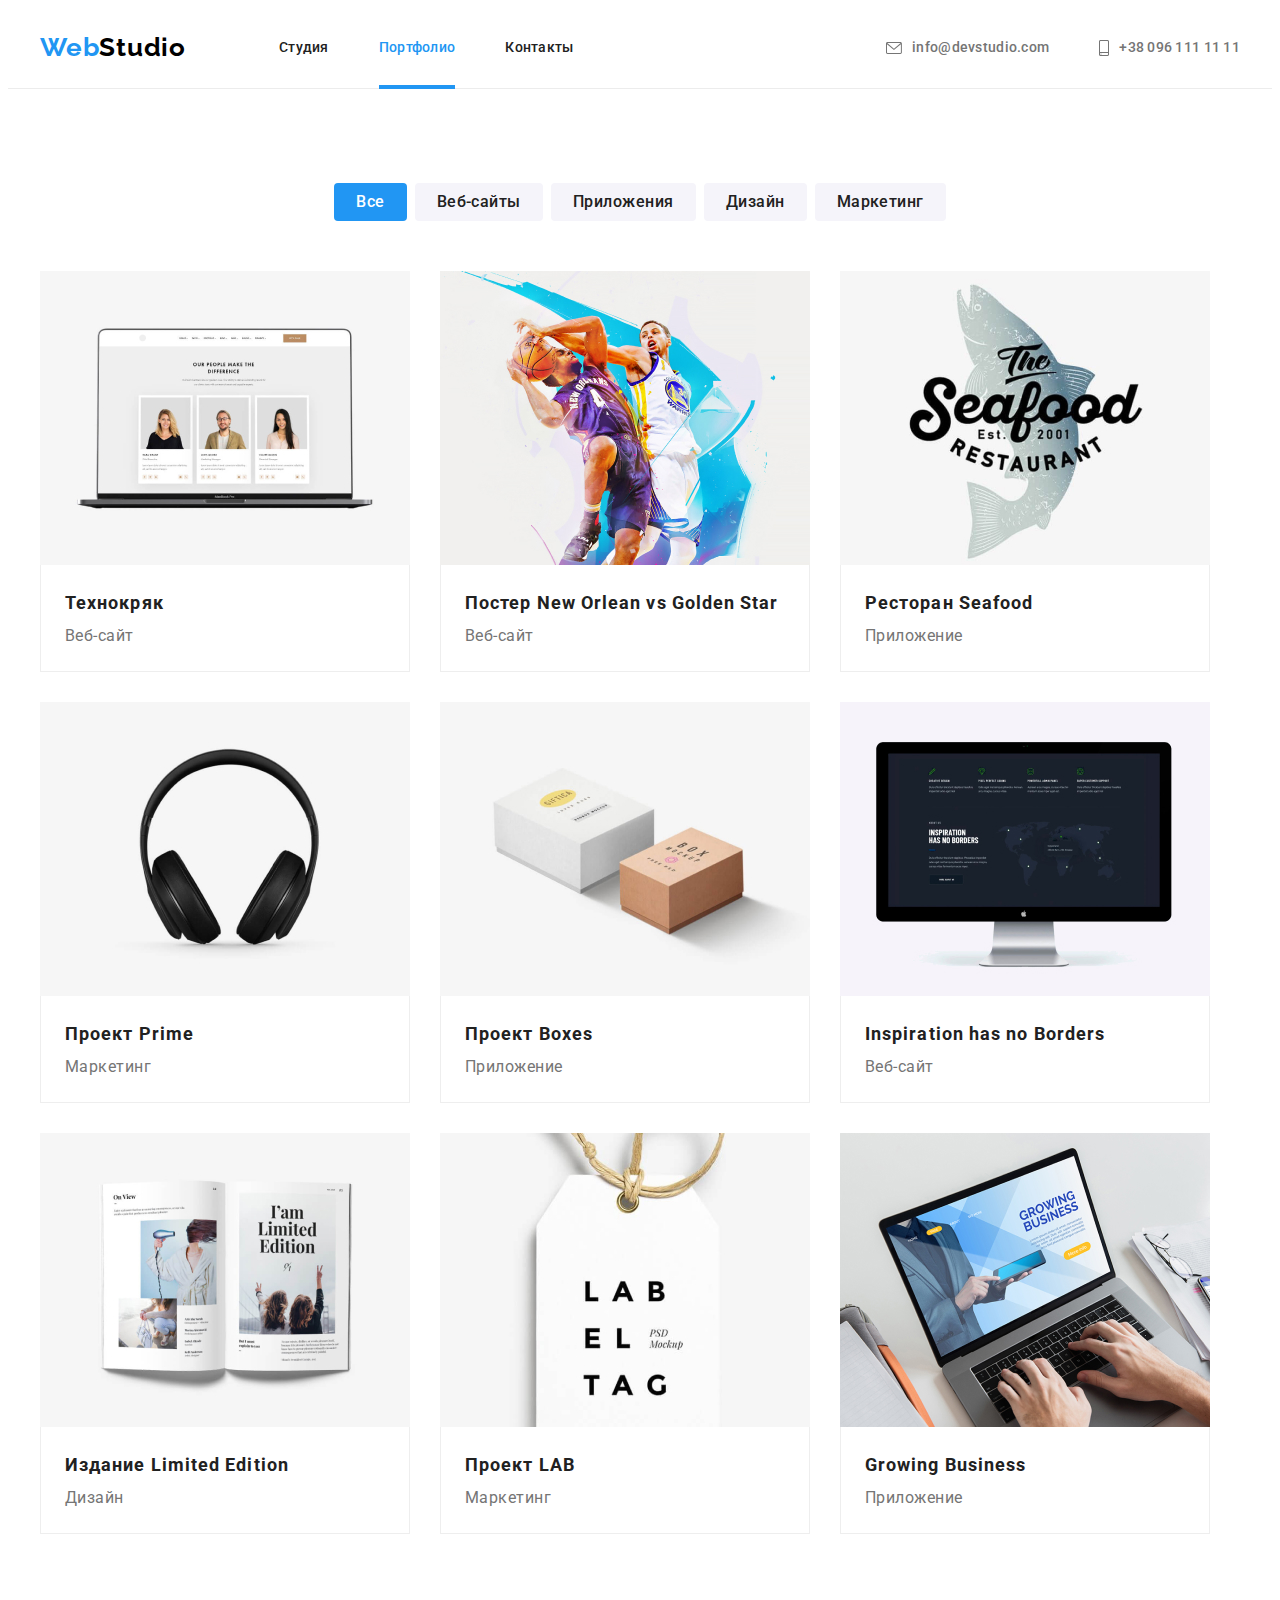
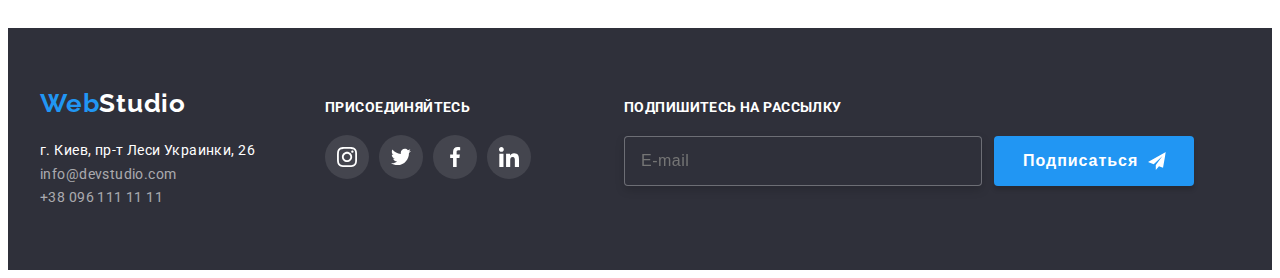
==== portfolio.html @ 53270a5e "HW7begining" ====
<!DOCTYPE html>
<html lang="ru">
  <head>
    <meta charset="UTF-8" />
    <meta http-equiv="X-UA-Compatible" content="IE=edge" />
    <meta name="viewport" content="width=device-width, initial-scale=1.0" />
    <title>Document</title>
    <link rel="preconnect" href="https://fonts.googleapis.com" />
    <link rel="preconnect" href="https://fonts.gstatic.com" crossorigin />
    <link
      href="https://fonts.googleapis.com/css2?family=Raleway:wght@700&family=Roboto:wght@400;500;700;900&display=swap"
      rel="stylesheet"
    />
    <link
      rel="stylesheet"
      href="https://cdnjs.cloudflare.com/ajax/libs/modern-normalize/1.1.0/modern-normalize.min.css"
      integrity="sha512-wpPYUAdjBVSE4KJnH1VR1HeZfpl1ub8YT/NKx4PuQ5NmX2tKuGu6U/JRp5y+Y8XG2tV+wKQpNHVUX03MfMFn9Q=="
      crossorigin="anonymous"
      referrerpolicy="no-referrer"
    />
    <link rel="stylesheet" href="./css/style.css" />
  </head>
  <body>
    <header class="header">
      <div class="container">
        <nav class="header-navigation">
          <a lang="en" href="" class="header-logo-web link"
            >Web<span class="header-logo-studio link">Studio</span>
          </a>
          <ul class="header-list list">
            <li class="header-item">
              <a class="header-studio-second link" href="./index.html">Студия</a>
            </li>
            <li class="header-item">
              <a class="header-potfolio-second link" href="">Портфолио</a>
            </li>
            <li class="header-item"><a class="header-contact link" href="">Контакты</a></li>
          </ul>
        </nav>
        <ul class="header-right list">
          <li class="header-right-item">
            <a class="header-email link" href="mailto:info@devstudio.com">
              <svg class="header-icons" width="16" height="12">
                <use class="envelope" href="./images/icons.svg#icon-envelope"></use>
              </svg>
              info@devstudio.com</a
            >
          </li>
          <li class="header-right-item">
            <a class="header-tel link" href="tel:+380961111111">
              <svg class="header-icons" width="10" height="16">
                <use class="smartphone" href="./images/icons.svg#icon-smartphone"></use>
              </svg>
              +38 096 111 11 11</a
            >
          </li>
        </ul>
      </div>
    </header>
    <main class="main">
      <section class="main-buttons">
        <div class="container">
          <ul class="main-buttons-list list">
            <li class="main-buttons-item">
              <button class="main-button-all" type="button">Все</button>
            </li>
            <li class="main-buttons-item">
              <button class="main-button-other" type="button">Веб-сайты</button>
            </li>
            <li class="main-buttons-item">
              <button class="main-button-other" type="button">Приложения</button>
            </li>
            <li class="main-buttons-item">
              <button class="main-button-other" type="button">Дизайн</button>
            </li>
            <li class="main-buttons-item">
              <button class="main-button-other" type="button">Маркетинг</button>
            </li>
          </ul>
          <ul class="projects-list list">
            <li class="projects-information">
              <a class="projects-information-link link" href="">
                <div class="projects-cards-text">
                  <img
                    class="projects-cards"
                    src="./imgportfolio/tehnokryak.jpg"
                    alt="Технокряк"
                    width="370"
                    height="294"
                  />
                  <p class="projects-information-text">
                    Технокряк это современная площадка распространения коронавируса. Компании
                    используют эту платформу для цифрового шпионажа и атак на защищённые сервера
                    конкурентов.
                  </p>
                </div>
                <div class="cards-name">
                  <h3 class="projects-name">Технокряк</h3>
                  <p class="projects-type">Веб-сайт</p>
                </div>
              </a>
            </li>
            <li class="projects-information">
              <a class="projects-information-link link" href="">
                <img
                  class="projects-cards"
                  src="./imgportfolio/star.jpg"
                  alt="Постер New Orlean vs Golden Star"
                  width="370"
                  height="294"
                />
                <div class="cards-name">
                  <h3 class="projects-name">
                    Постер <span lang="en">New Orlean vs Golden Star</span>
                  </h3>
                  <p class="projects-type">Веб-сайт</p>
                </div>
              </a>
            </li>
            <li class="projects-information">
              <a class="projects-information-link link" href="">
                <img
                  class="projects-cards"
                  src="./imgportfolio/seafood.jpg"
                  alt="Ресторан Seafood"
                  width="370"
                  height="294"
                />
                <div class="cards-name">
                  <h3 class="projects-name">Ресторан <span lang="en">Seafood</span></h3>
                  <p class="projects-type">Приложение</p>
                </div>
              </a>
            </li>
            <li class="projects-information">
              <a class="projects-information-link link" href="">
                <img
                  class="projects-cards"
                  src="./imgportfolio/prime.jpg"
                  alt="Проект Prime"
                  width="370"
                  height="294"
                />
                <div class="cards-name">
                  <h3 class="projects-name">Проект <span lang="en">Prime</span></h3>
                  <p class="projects-type">Маркетинг</p>
                </div>
              </a>
            </li>
            <li class="projects-information">
              <a class="projects-information-link link" href="">
                <img
                  class="projects-cards"
                  src="./imgportfolio/boxes.jpg"
                  alt="Проект Boxes"
                  width="370"
                  height="294"
                />
                <div class="cards-name">
                  <h3 class="projects-name">Проект <span lang="en">Boxes</span></h3>
                  <p class="projects-type">Приложение</p>
                </div>
              </a>
            </li>
            <li class="projects-information">
              <a class="projects-information-link link" href="">
                <img
                  class="projects-cards"
                  src="./imgportfolio/borders.jpg"
                  alt="Inspiration has no Borders"
                  width="370"
                  height="294"
                />
                <div class="cards-name">
                  <h3 class="projects-name" lang="en">Inspiration has no Borders</h3>
                  <p class="projects-type">Веб-сайт</p>
                </div>
              </a>
            </li>
            <li class="projects-information">
              <a class="projects-information-link link" href="">
                <img
                  class="projects-cards"
                  src="./imgportfolio/edition.jpg"
                  alt="Издание Limited Edition"
                  width="370"
                  height="294"
                />
                <div class="cards-name">
                  <h3 class="projects-name">Издание <span lang="en">Limited Edition</span></h3>
                  <p class="projects-type">Дизайн</p>
                </div>
              </a>
            </li>
            <li class="projects-information">
              <a class="projects-information-link link" href="">
                <img
                  class="projects-cards"
                  src="./imgportfolio/lab.jpg"
                  alt="Проект LAB"
                  width="370"
                  height="294"
                />
                <div class="cards-name">
                  <h3 class="projects-name">Проект <span lang="en">LAB</span></h3>
                  <p class="projects-type">Маркетинг</p>
                </div>
              </a>
            </li>
            <li class="projects-information">
              <a class="projects-information-link link" href="">
                <img
                  class="projects-cards"
                  src="./imgportfolio/business.jpg"
                  alt="Growing Business"
                  width="370"
                  height="294"
                />
                <div class="cards-name">
                  <h3 class="projects-name" lang="en">Growing Business</h3>
                  <p class="projects-type">Приложение</p>
                </div>
              </a>
            </li>
          </ul>
        </div>
      </section>
    </main>
    <footer class="footer">
      <div class="footer-logo-together container">
        <div class="footer-logo">
          <a lang="en" href="" class="footer-logo-web link"
            >Web<span class="footer-logo-studio link">Studio</span>
          </a>
          <address class="footer-adress">
            <ul class="footer-adress list">
              <li class="footer-item">
                <a
                  class="footer-adress-map link"
                  href="https://goo.gl/maps/Y9BvovTNRjRQ5Cvj7"
                  target="_blank"
                  rel="noreferrer noopener"
                  >г. Киев, пр-т Леси Украинки, 26</a
                >
              </li>
              <li class="footer-item">
                <a class="footer-email link" href="mailto:info@devstudio.com">info@devstudio.com</a>
              </li>
              <li class="footer-item">
                <a class="footer-tel link" href="tel:+380961111111">+38 096 111 11 11</a>
              </li>
            </ul>
          </address>
        </div>
        <div class="footer-together">
          <p class="together-title">присоединяйтесь</p>
          <ul class="together-socials">
            <li class="together-item list">
              <a class="together-link link" href="">
                <svg class="together-icons" width="20" height="20">
                  <use class="instagram" href="./images/icons.svg#icon-instagram"></use>
                </svg>
              </a>
            </li>
            <li class="together-item list">
              <a class="together-link link" href="">
                <svg class="together-icons" width="20" height="20">
                  <use class="twitter" href="./images/icons.svg#icon-twitter"></use>
                </svg>
              </a>
            </li>
            <li class="together-item list">
              <a class="together-link link" href="">
                <svg class="together-icons" width="20" height="20">
                  <use class="facebook" href="./images/icons.svg#icon-facebook"></use>
                </svg>
              </a>
            </li>
            <li class="together-item list">
              <a class="together-link link" href="">
                <svg class="together-icons" width="20" height="20">
                  <use class="linkedin" href="./images/icons.svg#icon-linkedin"></use>
                </svg>
              </a>
            </li>
          </ul>
        </div>
        <div class="subscribe">
          <p class="subscribe-text">Подпишитесь на рассылку</p>
          <div class="subscribe-contact">
            <input type="email" class="subscribe-email" placeholder="E-mail" />
            <button type="submit" class="subscribe-button">
              Подписаться
              <svg class="subscribe-icons" width="24" height="24">
                <use class="telegramsend" href="./images/icons.svg#icon-telegramsend"></use>
              </svg>
            </button>
          </div>
        </div>
      </div>
    </footer>
  </body>
</html>
---- css/style.css ----
:root {
  --main-title-colore: #ffffff;
  --second-title-color: #212121;
  --main-text-color: #757575;
  --accent-color: #2196f3;
  --timing-function: cubic-bezier(0.4, 0, 0.2, 1);
  --time: 250ms;
}
body {
  font-family: 'Roboto', sans-serif;
  color: var(--main-text-color);
}
p,
h1,
h2,
h3,
h4,
h5,
h6,
ul {
  margin-top: 0;
  margin-bottom: 0;
}
ul {
  padding-left: 0;
}
.list {
  list-style: none;
}
.link {
  text-decoration: none;
}
.container {
  width: 1200px;
  padding-left: 15px;
  padding-right: 15px;
  margin: 0 auto;
}
/*-----HEADER--- */
.header {
  border-bottom: 1px solid #ececec;
}
.header .container {
  display: flex;
  align-items: center;
  padding-top: 0;
  padding-bottom: 0;
}
.header-navigation {
  display: flex;
  align-items: center;
}
.header-list {
  display: flex;
  margin-left: 93px;
}
.header-right {
  display: flex;
  margin-left: auto;
}
.header-list .header-item:not(:last-child) {
  margin-right: 50px;
}
.header-item .link {
  display: block;
  padding-top: 32px;
  padding-bottom: 32px;
}
.header-potfolio:hover,
.header-potfolio:focus,
.header-contact:hover,
.header-contact:focus,
.header-studio-second:hover,
.header-studio-second:focus {
  color: var(--accent-color);
}
.header-potfolio,
.header-contact,
.header-studio-second {
  transition: color var(--time) var(--timing-function);
}
.header-right .header-right-item + .header-right-item {
  margin-left: 50px;
}
.header-logo-web {
  font-family: Raleway;
  font-weight: 700;
  font-size: 26px;
  padding-top: 24px;
  padding-bottom: 25px;
  line-height: 1.19;
  letter-spacing: 0.03em;
  color: #2196f3;
}
.header-logo-studio {
  font-family: Raleway;
  font-weight: 700;
  font-size: 26px;
  padding-top: 24px;
  padding-bottom: 25px;
  line-height: 1.19;
  letter-spacing: 0.03em;
  color: #000000;
}
.header-studio {
  position: relative;
  font-weight: 500;
  font-size: 14px;
  line-height: 1.14;
  padding-top: 32px;
  padding-bottom: 32px;
  letter-spacing: 0.02em;
  color: #2196f3;
}
.header-studio::after {
  content: '';
  position: absolute;
  left: 0px;
  bottom: -1px;
  display: block;
  width: 100%;
  height: 4px;
  background-color: var(--accent-color);
}
.header-studio-second {
  font-weight: 500;
  font-size: 14px;
  padding-top: 32px;
  padding-bottom: 32px;
  line-height: 1.14;
  letter-spacing: 0.02em;
  color: #212121;
}
.header-potfolio {
  font-weight: 500;
  font-size: 14px;
  padding-top: 32px;
  padding-bottom: 32px;
  line-height: 1.14;
  letter-spacing: 0.02em;
  color: #212121;
}
.header-potfolio-second {
  position: relative;
  font-weight: 500;
  font-size: 14px;
  padding-top: 32px;
  padding-bottom: 32px;
  line-height: 1.14;
  letter-spacing: 0.02em;
  color: #2196f3;
}
.header-potfolio-second::after {
  content: '';
  position: absolute;
  left: 0px;
  bottom: -1px;
  display: block;
  width: 100%;
  height: 4px;
  background-color: var(--accent-color);
}
.header-contact {
  font-weight: 500;
  font-size: 14px;
  line-height: 1.14;
  letter-spacing: 0.02em;
  color: #212121;
}
.envelope {
  display: block;
  fill: var(--main-text-color);
  transition: fill var(--time) var(--timing-function);
}
.smartphone {
  display: block;
  fill: var(--main-text-color);
  transition: fill var(--time) var(--timing-function);
}
.header-icons {
  margin-right: 10px;
}
.header-email {
  display: flex;
  align-items: center;
  font-weight: 500;
  font-size: 14px;
  line-height: 1.14;
  letter-spacing: 0.02em;
  color: #757575;
  padding-top: 32px;
  padding-bottom: 32px;
  transition: color var(--time) var(--timing-function);
}
.header-email:hover,
.header-email:focus,
.header-email:hover .envelope,
.header-email:focus .envelope {
  color: var(--accent-color);
  fill: currentColor;
}
.header-tel {
  display: flex;
  align-items: center;
  font-weight: 500;
  font-size: 14px;
  line-height: 1.14;
  letter-spacing: 0.02em;
  color: #757575;
  padding-top: 32px;
  padding-bottom: 32px;
  transition: color var(--time) var(--timing-function);
}
.header-tel:hover,
.header-tel:focus,
.header-tel:hover .smartphone,
.header-tel:focus .smartphone {
  color: var(--accent-color);
  fill: currentColor;
}
/*----HERO----*/
.hero {
  max-width: 1600px;
  padding-top: 200px;
  padding-bottom: 200px;
  background-image: linear-gradient(rgba(47, 48, 58, 0.4), rgba(47, 48, 58, 0.4)),
    url(../images/hero.jpg);
  background-repeat: no-repeat;
  background-position: center;
  background-size: cover;
  margin-left: auto;
  margin-right: auto;
}
.hero-title {
  font-weight: 900;
  font-size: 44px;
  line-height: 1.36;
  display: block;
  text-align: center;
  width: 696px;
  height: 120px;
  margin-left: auto;
  margin-right: auto;
  margin-bottom: 30px;
  justify-content: center;
  letter-spacing: 0.06em;
  text-transform: uppercase;
  color: var(--main-title-colore);
}
.hero-button {
  background-color: #2196f3;
  font-weight: 700;
  font-size: 16px;
  line-height: 1.87;
  display: block;
  margin-left: auto;
  margin-right: auto;
  text-align: center;
  justify-content: center;
  padding: 10px 32px;
  letter-spacing: 0.06em;
  color: var(--main-title-colore);
  border-radius: 4px;
  cursor: pointer;
  font-family: inherit;
  transition: background-color var(--time) var(--timing-function);
}
.hero-button:hover,
.hero-button:focus {
  background-color: #188ce8;
}
/*-----Peculiarities-----*/
.peculiarities {
  padding-top: 94px;
  padding-bottom: 94px;
}
.peculiarities-list {
  display: flex;
  flex-wrap: wrap;
  margin-left: -30px;
}
.peculiarities-list > .peculiarities-main {
  flex-basis: calc(100% / 4 - 30px);
  margin-left: 30px;
}
.icons-peculiarities {
  display: flex;
  height: 120px;
  width: 270px;
  align-items: center;
  justify-content: center;
  border-radius: 4px;
  background-color: #f5f4fa;
  padding: 25px 100px;
  margin-bottom: 30px;
}
.icons {
  display: block;
  width: 70px;
  height: 70px;
}
.peculiarities-main-title {
  font-weight: 700;
  font-size: 14px;
  line-height: 1.14;
  margin-bottom: 10px;
  letter-spacing: 0.03em;
  text-transform: uppercase;
  color: var(--second-title-color);
}
.peculiarities-main-title-org {
  font-size: 14px;
  line-height: 1.71;
  letter-spacing: 0.03em;
}
/*----MAIN-BUTTONS-AND-PROJECTS----*/
.main-buttons {
  padding-top: 94px;
  padding-bottom: 94px;
}
.main-buttons-list {
  display: flex;
  align-items: center;
  justify-content: center;
  margin-bottom: 50px;
}
.main-buttons-item:not(:first-child) {
  margin-left: 8px;
}
.main-buttons-item {
  transition: box-shadow var(--time) var(--timing-function);
}
.main-button-all {
  background-color: #2196f3;
  font-weight: 500;
  font-size: 16px;
  padding: 6px 22px;
  line-height: 1.62;
  text-align: center;
  letter-spacing: 0.03em;
  border-radius: 4px;
  border: 0px;
  color: #ffffff;
  cursor: pointer;
  font-family: inherit;
}
.main-button-other {
  background-color: #f5f4fa;
  font-family: inherit;
  font-weight: 500;
  font-size: 16px;
  padding: 6px 22px;
  line-height: 1.62;
  text-align: center;
  letter-spacing: 0.03em;
  border: 0px;
  border-radius: 4px;
  color: var(--second-title-color);
  cursor: pointer;
  transition: color var(--time) var(--timing-function);
  transition: background-color var(--time) var(--timing-function);
}
.main-buttons-item:hover,
.main-buttons-item:focus {
  box-shadow: 0px 3px 1px rgba(0, 0, 0, 0.1), 0px 1px 2px rgba(0, 0, 0, 0.08),
    0px 2px 2px rgba(0, 0, 0, 0.12);
}
.main-button-other:hover,
.main-button-other:focus {
  color: var(--main-title-colore);
  background-color: var(--accent-color);
}
.projects-list {
  display: flex;
  flex-wrap: wrap;
  margin-left: -30px;
  margin-top: -30px;
}
.projects-list .projects-information {
  flex-basis: calc (100% / 3 - 30px);
  margin-left: 30px;
  margin-top: 30px;
}
.projects-cards {
  display: block;
  max-width: 100%;
}
.cards-name {
  padding: 20px 24px;
  border-right: 1px solid #eeeeee;
  border-bottom: 1px solid #eeeeee;
  border-left: 1px solid #eeeeee;
}
.projects-name {
  font-weight: 700;
  font-size: 18px;
  line-height: 2;
  letter-spacing: 0.06em;
  color: var(--second-title-color);
}
.projects-type {
  font-size: 16px;
  line-height: 1.87;
  letter-spacing: 0.03em;
  color: var(--main-text-color);
}
.projects-information-link {
  display: block;
  transition: box-shadow var(--time) var(--timing-function);
}
.projects-information-link:hover,
.projects-information-link:focus {
  box-shadow: 0px 1px 1px rgba(0, 0, 0, 0.12), 0px 4px 4px rgba(0, 0, 0, 0.06),
    1px 4px 6px rgba(0, 0, 0, 0.16);
}
.projects-cards-text {
  position: relative;
  overflow: hidden;
}
.projects-information-text {
  position: absolute;
  top: 0;
  height: 100%;
  font-size: 18px;
  line-height: 1.56;
  letter-spacing: 0.03em;
  color: var(--main-title-colore);
  background-color: rgba(33, 150, 243, 0.9);
  padding: 63px 24px;
  overflow: auto;
  transform: translateY(100%);
  transition: transform var(--time) var(--timing-function);
}
.projects-information-link:hover .projects-information-text {
  transform: translateY(0%);
}
/*----DOING-----*/
.doing {
  padding-bottom: 94px;
}
.doing-title {
  font-weight: 700;
  font-size: 36px;
  margin-bottom: 50px;
  line-height: 1.17;
  text-align: center;
  letter-spacing: 0.03em;
  color: var(--second-title-color);
}
.doing-image {
  display: flex;
}
.doing-image .doing-image-pictures:not(:first-child) {
  margin-left: 30px;
}
.doing-image-pictures {
  position: relative;
  display: block;
}
.doing-kind {
  position: absolute;
  bottom: 0;
  display: flex;
  justify-content: center;
  align-items: center;
  font-weight: 700;
  font-size: 14px;
  line-height: 16px;
  text-align: center;
  letter-spacing: 0.03em;
  text-transform: uppercase;
  color: var(--main-title-colore);
  background-color: rgba(47, 48, 58, 0.8);
  width: 370px;
  height: 70px;
}
/*---TEAM----*/
.team {
  padding-top: 94px;
  padding-bottom: 94px;
  background: #f5f4fa;
}
.team-title,
.clients-title {
  font-weight: 700;
  font-size: 36px;
  margin-bottom: 50px;
  line-height: 1.17;
  text-align: center;
  letter-spacing: 0.03em;
  color: var(--second-title-color);
}
.team-worker {
  display: flex;
}
.team-worker .team-worker-about:not(:first-child) {
  margin-left: 30px;
}
.team-worker-about {
  background: #ffffff;
  box-shadow: 0px 1px 3px rgba(0, 0, 0, 0.12), 0px 1px 1px rgba(0, 0, 0, 0.14),
    0px 2px 1px rgba(0, 0, 0, 0.2);
  border-radius: 0px 0px 4px 4px;
}
.name-function-worker {
  padding-top: 30px;
  padding-bottom: 30px;
}
.team-worker-about-name {
  font-weight: 500;
  font-size: 16px;
  margin-bottom: 10px;
  line-height: 1.19;
  text-align: center;
  letter-spacing: 0.03em;
  color: var(--second-title-color);
}
.team-worker-function {
  font-size: 16px;
  line-height: 1.19;
  text-align: center;
  letter-spacing: 0.03em;
  margin-bottom: 16px;
}
.worker-socials {
  display: flex;
  justify-content: center;
}
.socials-item:not(:last-child) {
  margin-right: 10px;
}
.socials-icons {
  fill: #afb1b8;
  transition: fill var(--time) var(--timing-function);
}
.socials-link:hover .socials-icons,
.socials-link:focus .socials-icons {
  fill: var(--main-title-colore);
}
.socials-link:hover,
.socials-link:focus {
  background-color: var(--accent-color);
}
.socials-item {
  width: 44px;
  height: 44px;
}
.socials-link {
  display: flex;
  align-items: center;
  justify-content: center;
  width: 100%;
  height: 100%;
  border-radius: 50%;
  background-color: #ffffff;
  transition: background-color var(--time) var(--timing-function);
}
.clients {
  padding-top: 94px;
  padding-bottom: 94px;
}
.clients-icons {
  display: flex;
  justify-content: center;
  align-items: center;
}
.clients-icons > .clients-icons-cards:not(:first-child) {
  margin-left: 30px;
}
.clients-icons-number {
  display: block;
  width: 170px;
  height: 92px;
  padding: 16px 32px;
  border: 1px solid #afb1b8;
  filter: drop-shadow(0px 4px 4px rgba(0, 0, 0, 0.25));
  border-radius: 4px;
  transition: border-color var(--time) var(--timing-function);
}
.one,
.two,
.three,
.four,
.five,
.six {
  transition: fill var(--time) var(--timing-function);
}
.clients-icons-number-cards {
  display: block;
  width: 106px;
  height: 60px;
  fill: #afb1b8;
}
.clients-icons-number:hover,
.clients-icons-number:focus {
  border-color: var(--accent-color);
}
.clients-icons-number:hover .one,
.clients-icons-number:hover .two,
.clients-icons-number:hover .three,
.clients-icons-number:hover .four,
.clients-icons-number:hover .five,
.clients-icons-number:hover .six,
.clients-icons-number:focus .one,
.clients-icons-number:focus .two,
.clients-icons-number:focus .three,
.clients-icons-number:focus .four,
.clients-icons-number:focus .five,
.clients-icons-number:focus .six {
  fill: var(--accent-color);
}

/*----FOOTER----*/
.footer {
  padding-top: 60px;
  padding-bottom: 60px;
  background-color: #2f303a;
}
.footer-logo-web {
  display: block;
  margin-bottom: 20px;
}
.footer-logo-web {
  font-family: Raleway;
  font-weight: 700;
  font-size: 26px;
  line-height: 1.19;
  letter-spacing: 0.03em;
  color: #2196f3;
}
.footer-logo-studio {
  font-family: Raleway;
  font-weight: 700;
  font-size: 26px;
  line-height: 1.19;
  letter-spacing: 0.03em;
  color: #ffffff;
}
.footer-adress {
  font-style: normal;
}
.footer-adress-map {
  font-size: 14px;
  line-height: 1.71;
  margin-bottom: 9px;
  letter-spacing: 0.03em;
  color: var(--main-title-colore);
}
.footer-email {
  font-size: 14px;
  line-height: 1.71;
  margin-bottom: 9px;
  letter-spacing: 0.03em;
  color: rgba(255, 255, 255, 0.6);
}
.footer-tel {
  font-size: 14px;
  line-height: 1.71;
  letter-spacing: 0.03em;
  color: rgba(255, 255, 255, 0.6);
}
.footer-logo-together {
  display: flex;
  align-items: baseline;
}
.footer-together {
  margin-left: 70px;
}
.together-title {
  font-weight: 700;
  font-size: 14px;
  line-height: 16px;
  letter-spacing: 0.03em;
  text-transform: uppercase;
  margin-bottom: 20px;
  color: var(--main-title-colore);
}
.together-socials {
  display: flex;
}
.together-item:not(:first-child) {
  margin-left: 10px;
}
.together-icons {
  fill: var(--main-title-colore);
}
.together-link {
  display: flex;
  align-items: center;
  justify-content: center;
  border-radius: 50%;
  background-color: #ffffff1a;
  width: 44px;
  height: 44px;
  justify-content: center;
  transition: background-color var(--time) var(--timing-function);
}
.together-link:hover,
.together-link:focus {
  background-color: var(--accent-color);
}
.subscribe {
  margin-left: 93px;
}
.subscribe-text {
  margin-bottom: 20px;
  font-weight: 700;
  font-size: 14px;
  line-height: 1.14;
  letter-spacing: 0.03em;
  text-transform: uppercase;
  color: var(--main-title-colore);
}
.subscribe-contact {
  display: flex;
}
.subscribe-email {
  width: 358px;
  height: 50px;
  font-size: 16px;
  line-height: 1.25;
  display: flex;
  align-items: center;
  letter-spacing: 0.03em;
  color: rgba(255, 255, 255, 0.6);
  border: 1px solid rgba(255, 255, 255, 0.3);
  box-sizing: border-box;
  filter: drop-shadow(0px 4px 4px rgba(0, 0, 0, 0.15));
  border-radius: 4px;
  background-color: #2f303a;
  padding: 15px 16px;
}
.subscribe-email:focus-within {
  border-color: var(--accent-color);
  outline: none;
}
.subscribe-button {
  width: 200px;
  height: 50px;
  margin-left: 12px;
  font-weight: bold;
  font-size: 16px;
  line-height: 1.87;
  display: flex;
  align-items: center;
  text-align: center;
  letter-spacing: 0.06em;
  color: var(--main-title-colore);
  background-color: var(--accent-color);
  box-shadow: 0px 4px 4px rgba(0, 0, 0, 0.15);
  border-radius: 4px;
  padding: 10px 28px 10px 29px;
  cursor: pointer;
  border: none;
}
.subscribe-icons {
  margin-left: 10px;
}
/*MODAL*/

.backdrop {
  position: fixed;
  height: 100vh;
  width: 100vw;
  top: 0;
  background-color: rgba(23, 26, 36, 0.2);
  transition: opacity var(--time) var(--timing-function),
    visibility var(--time) var(--timing-function);
}
.modal {
  position: absolute;
  width: 528px;
  min-height: 581px;
  left: 50%;
  top: 50%;
  transform: translate(-50%, -50%);
  padding: 40px;
  background-color: var(--main-title-colore);
  box-shadow: 0px 1px 3px rgba(0, 0, 0, 0.12), 0px 1px 1px rgba(0, 0, 0, 0.14),
    0px 2px 1px rgba(0, 0, 0, 0.2);
  border-radius: 4px;
}
.open {
  position: absolute;
  display: flex;
  justify-content: center;
  align-items: center;
  width: 30px;
  height: 30px;
  border: 1px solid #0000001a;
  border-radius: 50%;
  top: 14px;
  right: 14px;
  cursor: pointer;
  background-color: transparent;
  transition: fill var(--time) var(--timing-function);
}
.open-modal {
  display: block;
  justify-content: center;
  align-items: center;
  width: 18px;
  height: 18px;
}
.icon-close {
  position: absolute;
  padding: 6px;
  width: 11px;
  height: 11px;
}
.open:focus,
.open:hover {
  fill: var(--accent-color);
}
.backdrop.is-hidden {
  opacity: 0;
  visibility: hidden;
  pointer-events: none;
}
.modal-text {
  font-weight: 700;
  font-size: 20px;
  line-height: 1.15;
  text-align: center;
  letter-spacing: 0.03em;
  color: var(--second-title-color);
  margin-bottom: 12px;
}
.modal-form-input {
  width: 100%;
  height: 40px;
  border: 1px solid rgba(33, 33, 33, 0.2);
  box-sizing: border-box;
  border-radius: 4px;
  padding-left: 42px;
  transition: border-color var(--time) var(--timing-function);
}
.modal-form-icon {
  transition: fill var(--time) var(--timing-function);
}
.modal-form-input:focus-within {
  border-color: var(--accent-color);
  outline: none;
}
.modal-form-input:focus + .modal-form-icon {
  fill: var(--accent-color);
}
.modal-form-field {
  position: relative;
}
.modal-form .modal-form-field:not(:last-child) {
  margin-bottom: 10px;
}
.modal-form-label {
  font-size: 12px;
  line-height: 1.17;
  letter-spacing: 0.01em;
  color: var(--main-text-color);
  margin-bottom: 4px;
}
.input-wrap {
  display: block;
  position: relative;
}
.modal-form-icon {
  position: absolute;
  width: 18px;
  height: 18px;
  left: 12px;
  top: 50%;
  transform: translateY(-50%);
  fill: var(--second-title-color);
}
.modal-form-comment {
  font-size: 12px;
  line-height: 1.17;
  letter-spacing: 0.01em;
  color: var(--main-text-color);
}
.modal-comment:focus-within {
  border-color: var(--accent-color);
  outline: none;
}
.modal-comment {
  width: 100%;
  height: 120px;
  border: 1px solid rgba(33, 33, 33, 0.2);
  box-sizing: border-box;
  border-radius: 4px;
  resize: none;
  padding: 12px 16px;
  transition: border-color var(--time) var(--timing-function);
}
.modal-comment::placeholder {
  font-size: 12px;
  line-height: 1.67;
  letter-spacing: 0.01em;
  color: rgba(117, 117, 117, 0.5);
}
.check {
  display: flex;
  align-items: center;
  font-size: 14px;
  line-height: 1.71;
  letter-spacing: 0.03em;
  color: var(--main-text-color);
}
.check-contract {
  font-size: 14px;
  line-height: 1.71;
  letter-spacing: 0.03em;
  color: var(--accent-color);
  margin-left: 3px;
}
.icon-check {
  width: 16px;
  height: 15px;
  border: 2px solid var(--second-title-color);
  border-radius: 2px;
  display: flex;
  align-items: center;
  justify-content: center;
  margin-right: 7px;
}
.checkbox:checked + .check > .icon-check {
  background-color: var(--accent-color);
  border: none;
}
.checkbox:focus + .check > .icon-check {
  background-color: var(--accent-color);
  border: none;
}
.modal-icon-check {
  fill: #ffffff;
}
.checkbox {
  position: absolute;
  border: 0;
  overflow: hidden;
  clip: rect(0 0 0 0);
}
.modal-button-submit {
  width: 200px;
  height: 50px;
  background-color: var(--accent-color);
  cursor: pointer;
  box-shadow: 0px 4px 4px rgba(0, 0, 0, 0.15);
  border-radius: 4px;
  font-weight: 700;
  font-size: 16px;
  line-height: 1.87;
  display: flex;
  display: block;
  margin-left: auto;
  margin-right: auto;
  margin-top: 30px;
  align-items: center;
  text-align: center;
  letter-spacing: 0.06em;
  font-family: inherit;
  color: var(--main-title-colore);
  padding: 10px 55px 10px 56px;
  border: none;
  transition: background-color var(--time) var(--timing-function);
}
.modal-button-submit:focus,
.modal-button-submit:hover {
  background-color: #188ce8;
}
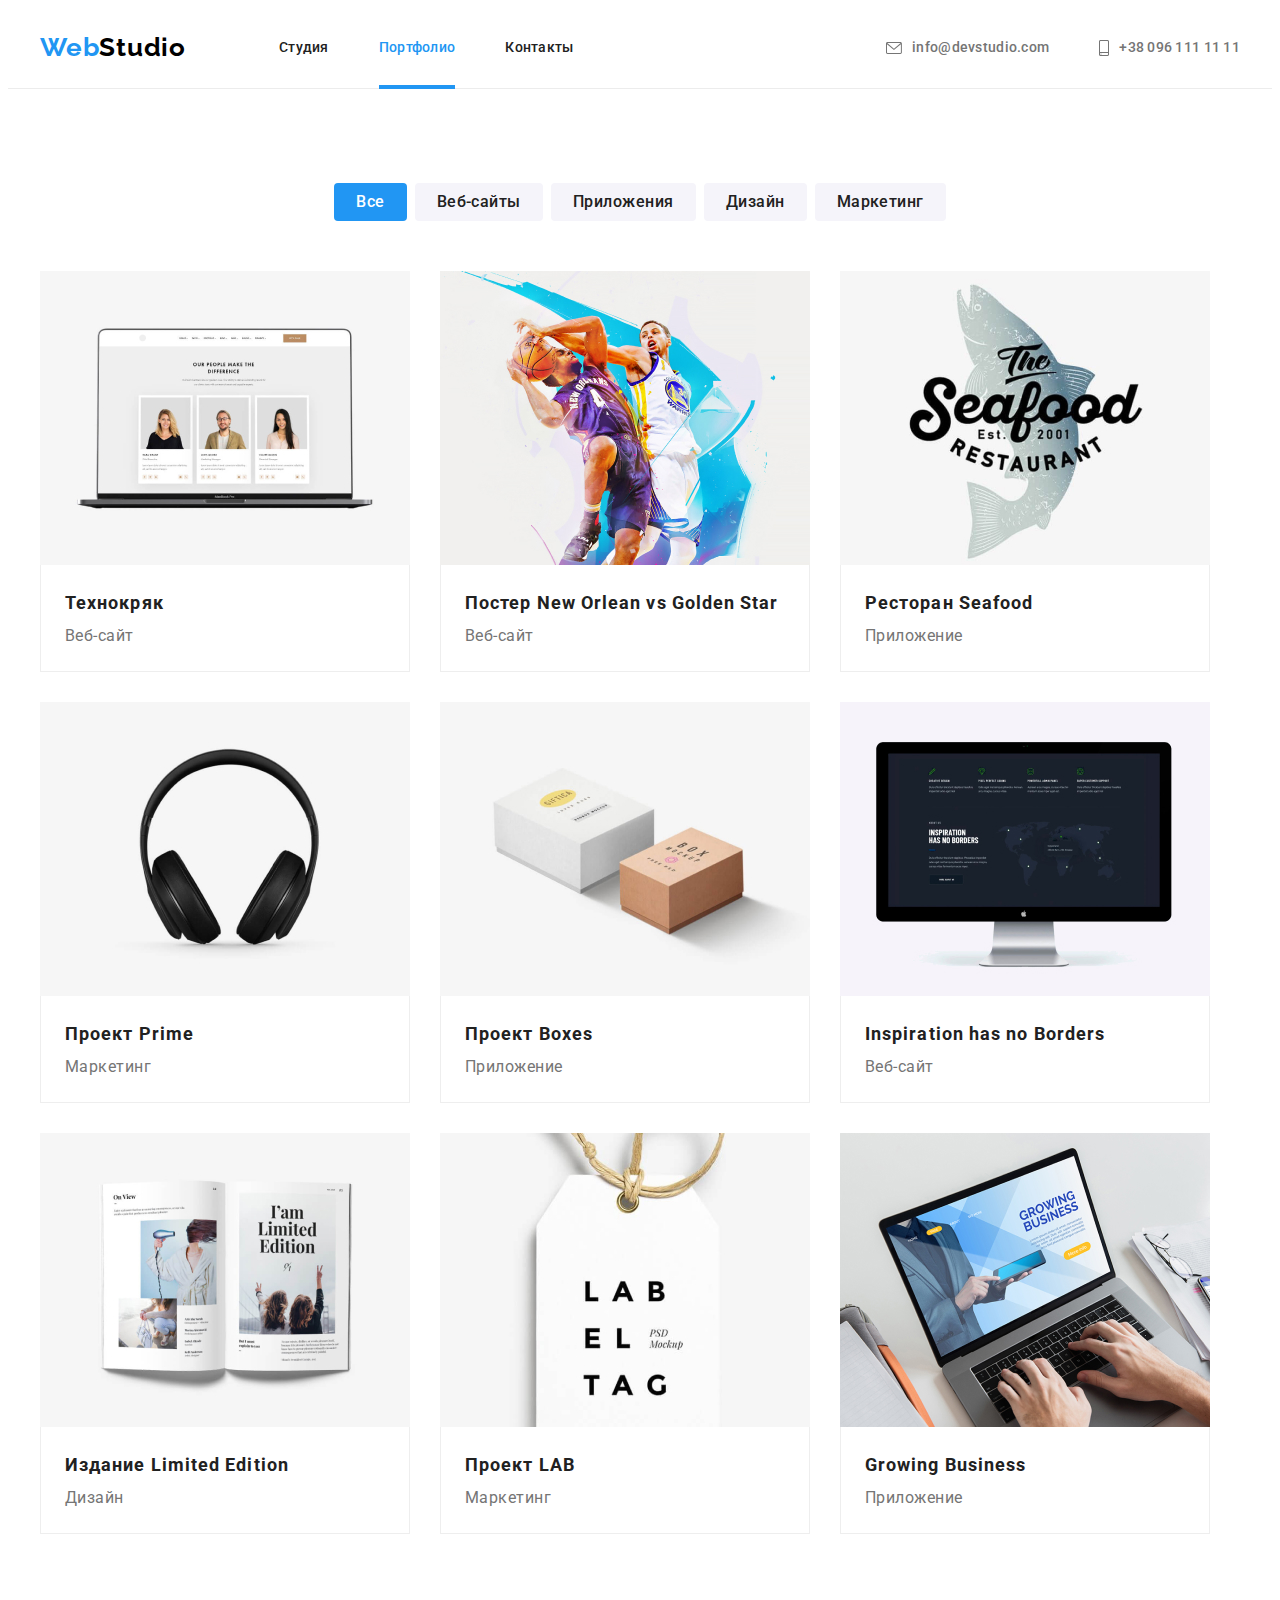
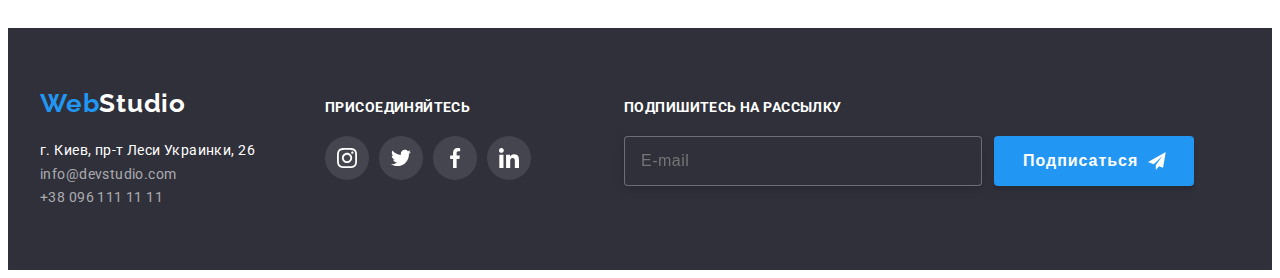
==== commit bcfd4355: "HW7" ====
--- a/portfolio.html
+++ b/portfolio.html
@@ -19,37 +19,38 @@
       referrerpolicy="no-referrer"
     />
     <link rel="stylesheet" href="./css/style.css" />
+    <link rel="stylesheet" href="./css/main.min.css" />
   </head>
   <body>
     <header class="header">
       <div class="container">
-        <nav class="header-navigation">
-          <a lang="en" href="" class="header-logo-web link"
-            >Web<span class="header-logo-studio link">Studio</span>
+        <nav class="header__navigation">
+          <a lang="en" href="" class="header__logo-web link"
+            >Web<span class="header__logo-studio link">Studio</span>
           </a>
-          <ul class="header-list list">
-            <li class="header-item">
-              <a class="header-studio-second link" href="./index.html">Студия</a>
-            </li>
-            <li class="header-item">
-              <a class="header-potfolio-second link" href="">Портфолио</a>
-            </li>
-            <li class="header-item"><a class="header-contact link" href="">Контакты</a></li>
+          <ul class="header__list list">
+            <li class="header__item">
+              <a class="header__studio-second link" href="./index.html">Студия</a>
+            </li>
+            <li class="header__item">
+              <a class="header__potfolio-second link" href="">Портфолио</a>
+            </li>
+            <li class="header__item"><a class="header__contact link" href="">Контакты</a></li>
           </ul>
         </nav>
-        <ul class="header-right list">
-          <li class="header-right-item">
-            <a class="header-email link" href="mailto:info@devstudio.com">
-              <svg class="header-icons" width="16" height="12">
-                <use class="envelope" href="./images/icons.svg#icon-envelope"></use>
+        <ul class="header__right list">
+          <li class="header__right-item">
+            <a class="header__email link" href="mailto:info@devstudio.com">
+              <svg class="header__icons" width="16" height="12">
+                <use class="icons__envelope" href="./images/icons.svg#icon-envelope"></use>
               </svg>
               info@devstudio.com</a
             >
           </li>
-          <li class="header-right-item">
-            <a class="header-tel link" href="tel:+380961111111">
-              <svg class="header-icons" width="10" height="16">
-                <use class="smartphone" href="./images/icons.svg#icon-smartphone"></use>
+          <li class="header__right-item">
+            <a class="header__tel link" href="tel:+380961111111">
+              <svg class="header__icons" width="10" height="16">
+                <use class="icons__smartphone" href="./images/icons.svg#icon-smartphone"></use>
               </svg>
               +38 096 111 11 11</a
             >
@@ -58,22 +59,22 @@
       </div>
     </header>
     <main class="main">
-      <section class="main-buttons">
+      <section class="main__buttons">
         <div class="container">
-          <ul class="main-buttons-list list">
-            <li class="main-buttons-item">
-              <button class="main-button-all" type="button">Все</button>
-            </li>
-            <li class="main-buttons-item">
+          <ul class="main-buttons__list list">
+            <li class="main-buttons__item">
+              <button class="main-button__all" type="button">Все</button>
+            </li>
+            <li class="main-buttons__item">
               <button class="main-button-other" type="button">Веб-сайты</button>
             </li>
-            <li class="main-buttons-item">
+            <li class="main-buttons__item">
               <button class="main-button-other" type="button">Приложения</button>
             </li>
-            <li class="main-buttons-item">
+            <li class="main-buttons__item">
               <button class="main-button-other" type="button">Дизайн</button>
             </li>
-            <li class="main-buttons-item">
+            <li class="main-buttons__item">
               <button class="main-button-other" type="button">Маркетинг</button>
             </li>
           </ul>
@@ -227,71 +228,73 @@
       </section>
     </main>
     <footer class="footer">
-      <div class="footer-logo-together container">
-        <div class="footer-logo">
-          <a lang="en" href="" class="footer-logo-web link"
-            >Web<span class="footer-logo-studio link">Studio</span>
+      <div class="footer__logo-together container">
+        <div class="footer__logo">
+          <a lang="en" href="" class="footer__logo-web link"
+            >Web<span class="footer__logo-studio link">Studio</span>
           </a>
-          <address class="footer-adress">
-            <ul class="footer-adress list">
-              <li class="footer-item">
+          <address class="footer__adress">
+            <ul class="footer__adress list">
+              <li class="footer__item">
                 <a
-                  class="footer-adress-map link"
+                  class="footer__adress-map link"
                   href="https://goo.gl/maps/Y9BvovTNRjRQ5Cvj7"
                   target="_blank"
                   rel="noreferrer noopener"
                   >г. Киев, пр-т Леси Украинки, 26</a
                 >
               </li>
-              <li class="footer-item">
-                <a class="footer-email link" href="mailto:info@devstudio.com">info@devstudio.com</a>
+              <li class="footer__item">
+                <a class="footer__email link" href="mailto:info@devstudio.com"
+                  >info@devstudio.com</a
+                >
               </li>
-              <li class="footer-item">
-                <a class="footer-tel link" href="tel:+380961111111">+38 096 111 11 11</a>
+              <li class="footer__item">
+                <a class="footer__tel link" href="tel:+380961111111">+38 096 111 11 11</a>
               </li>
             </ul>
           </address>
         </div>
         <div class="footer-together">
-          <p class="together-title">присоединяйтесь</p>
-          <ul class="together-socials">
-            <li class="together-item list">
-              <a class="together-link link" href="">
-                <svg class="together-icons" width="20" height="20">
+          <p class="footer-together__title">присоединяйтесь</p>
+          <ul class="footer-together__socials">
+            <li class="footer-together__item list">
+              <a class="footer-together__link link" href="">
+                <svg class="footer-together__icons" width="20" height="20">
                   <use class="instagram" href="./images/icons.svg#icon-instagram"></use>
                 </svg>
               </a>
             </li>
-            <li class="together-item list">
-              <a class="together-link link" href="">
-                <svg class="together-icons" width="20" height="20">
+            <li class="footer-together__item list">
+              <a class="footer-together__link link" href="">
+                <svg class="footer-together__icons" width="20" height="20">
                   <use class="twitter" href="./images/icons.svg#icon-twitter"></use>
                 </svg>
               </a>
             </li>
-            <li class="together-item list">
-              <a class="together-link link" href="">
-                <svg class="together-icons" width="20" height="20">
+            <li class="footer-together__item list">
+              <a class="footer-together__link link" href="">
+                <svg class="footer-together__icons" width="20" height="20">
                   <use class="facebook" href="./images/icons.svg#icon-facebook"></use>
                 </svg>
               </a>
             </li>
-            <li class="together-item list">
-              <a class="together-link link" href="">
-                <svg class="together-icons" width="20" height="20">
+            <li class="footer-together__item list">
+              <a class="footer-together__link link" href="">
+                <svg class="footer-together__icons" width="20" height="20">
                   <use class="linkedin" href="./images/icons.svg#icon-linkedin"></use>
                 </svg>
               </a>
             </li>
           </ul>
         </div>
-        <div class="subscribe">
-          <p class="subscribe-text">Подпишитесь на рассылку</p>
-          <div class="subscribe-contact">
-            <input type="email" class="subscribe-email" placeholder="E-mail" />
-            <button type="submit" class="subscribe-button">
+        <div class="footer-subscribe">
+          <p class="footer-subscribe__text">Подпишитесь на рассылку</p>
+          <div class="footer-subscribe__contact">
+            <input type="email" class="footer-subscribe__email" placeholder="E-mail" />
+            <button type="submit" class="footer-subscribe__button">
               Подписаться
-              <svg class="subscribe-icons" width="24" height="24">
+              <svg class="footer-subscribe__icons" width="24" height="24">
                 <use class="telegramsend" href="./images/icons.svg#icon-telegramsend"></use>
               </svg>
             </button>
--- a/css/style.css
+++ b/css/style.css
@@ -1,969 +1,15 @@
-:root {
-  --main-title-colore: #ffffff;
-  --second-title-color: #212121;
-  --main-text-color: #757575;
-  --accent-color: #2196f3;
-  --timing-function: cubic-bezier(0.4, 0, 0.2, 1);
-  --time: 250ms;
-}
-body {
-  font-family: 'Roboto', sans-serif;
-  color: var(--main-text-color);
-}
-p,
-h1,
-h2,
-h3,
-h4,
-h5,
-h6,
-ul {
-  margin-top: 0;
-  margin-bottom: 0;
-}
-ul {
-  padding-left: 0;
-}
-.list {
-  list-style: none;
-}
-.link {
-  text-decoration: none;
-}
-.container {
-  width: 1200px;
-  padding-left: 15px;
-  padding-right: 15px;
-  margin: 0 auto;
-}
 /*-----HEADER--- */
-.header {
-  border-bottom: 1px solid #ececec;
-}
-.header .container {
-  display: flex;
-  align-items: center;
-  padding-top: 0;
-  padding-bottom: 0;
-}
-.header-navigation {
-  display: flex;
-  align-items: center;
-}
-.header-list {
-  display: flex;
-  margin-left: 93px;
-}
-.header-right {
-  display: flex;
-  margin-left: auto;
-}
-.header-list .header-item:not(:last-child) {
-  margin-right: 50px;
-}
-.header-item .link {
-  display: block;
-  padding-top: 32px;
-  padding-bottom: 32px;
-}
-.header-potfolio:hover,
-.header-potfolio:focus,
-.header-contact:hover,
-.header-contact:focus,
-.header-studio-second:hover,
-.header-studio-second:focus {
-  color: var(--accent-color);
-}
-.header-potfolio,
-.header-contact,
-.header-studio-second {
-  transition: color var(--time) var(--timing-function);
-}
-.header-right .header-right-item + .header-right-item {
-  margin-left: 50px;
-}
-.header-logo-web {
-  font-family: Raleway;
-  font-weight: 700;
-  font-size: 26px;
-  padding-top: 24px;
-  padding-bottom: 25px;
-  line-height: 1.19;
-  letter-spacing: 0.03em;
-  color: #2196f3;
-}
-.header-logo-studio {
-  font-family: Raleway;
-  font-weight: 700;
-  font-size: 26px;
-  padding-top: 24px;
-  padding-bottom: 25px;
-  line-height: 1.19;
-  letter-spacing: 0.03em;
-  color: #000000;
-}
-.header-studio {
-  position: relative;
-  font-weight: 500;
-  font-size: 14px;
-  line-height: 1.14;
-  padding-top: 32px;
-  padding-bottom: 32px;
-  letter-spacing: 0.02em;
-  color: #2196f3;
-}
-.header-studio::after {
-  content: '';
-  position: absolute;
-  left: 0px;
-  bottom: -1px;
-  display: block;
-  width: 100%;
-  height: 4px;
-  background-color: var(--accent-color);
-}
-.header-studio-second {
-  font-weight: 500;
-  font-size: 14px;
-  padding-top: 32px;
-  padding-bottom: 32px;
-  line-height: 1.14;
-  letter-spacing: 0.02em;
-  color: #212121;
-}
-.header-potfolio {
-  font-weight: 500;
-  font-size: 14px;
-  padding-top: 32px;
-  padding-bottom: 32px;
-  line-height: 1.14;
-  letter-spacing: 0.02em;
-  color: #212121;
-}
-.header-potfolio-second {
-  position: relative;
-  font-weight: 500;
-  font-size: 14px;
-  padding-top: 32px;
-  padding-bottom: 32px;
-  line-height: 1.14;
-  letter-spacing: 0.02em;
-  color: #2196f3;
-}
-.header-potfolio-second::after {
-  content: '';
-  position: absolute;
-  left: 0px;
-  bottom: -1px;
-  display: block;
-  width: 100%;
-  height: 4px;
-  background-color: var(--accent-color);
-}
-.header-contact {
-  font-weight: 500;
-  font-size: 14px;
-  line-height: 1.14;
-  letter-spacing: 0.02em;
-  color: #212121;
-}
-.envelope {
-  display: block;
-  fill: var(--main-text-color);
-  transition: fill var(--time) var(--timing-function);
-}
-.smartphone {
-  display: block;
-  fill: var(--main-text-color);
-  transition: fill var(--time) var(--timing-function);
-}
-.header-icons {
-  margin-right: 10px;
-}
-.header-email {
-  display: flex;
-  align-items: center;
-  font-weight: 500;
-  font-size: 14px;
-  line-height: 1.14;
-  letter-spacing: 0.02em;
-  color: #757575;
-  padding-top: 32px;
-  padding-bottom: 32px;
-  transition: color var(--time) var(--timing-function);
-}
-.header-email:hover,
-.header-email:focus,
-.header-email:hover .envelope,
-.header-email:focus .envelope {
-  color: var(--accent-color);
-  fill: currentColor;
-}
-.header-tel {
-  display: flex;
-  align-items: center;
-  font-weight: 500;
-  font-size: 14px;
-  line-height: 1.14;
-  letter-spacing: 0.02em;
-  color: #757575;
-  padding-top: 32px;
-  padding-bottom: 32px;
-  transition: color var(--time) var(--timing-function);
-}
-.header-tel:hover,
-.header-tel:focus,
-.header-tel:hover .smartphone,
-.header-tel:focus .smartphone {
-  color: var(--accent-color);
-  fill: currentColor;
-}
+
 /*----HERO----*/
-.hero {
-  max-width: 1600px;
-  padding-top: 200px;
-  padding-bottom: 200px;
-  background-image: linear-gradient(rgba(47, 48, 58, 0.4), rgba(47, 48, 58, 0.4)),
-    url(../images/hero.jpg);
-  background-repeat: no-repeat;
-  background-position: center;
-  background-size: cover;
-  margin-left: auto;
-  margin-right: auto;
-}
-.hero-title {
-  font-weight: 900;
-  font-size: 44px;
-  line-height: 1.36;
-  display: block;
-  text-align: center;
-  width: 696px;
-  height: 120px;
-  margin-left: auto;
-  margin-right: auto;
-  margin-bottom: 30px;
-  justify-content: center;
-  letter-spacing: 0.06em;
-  text-transform: uppercase;
-  color: var(--main-title-colore);
-}
-.hero-button {
-  background-color: #2196f3;
-  font-weight: 700;
-  font-size: 16px;
-  line-height: 1.87;
-  display: block;
-  margin-left: auto;
-  margin-right: auto;
-  text-align: center;
-  justify-content: center;
-  padding: 10px 32px;
-  letter-spacing: 0.06em;
-  color: var(--main-title-colore);
-  border-radius: 4px;
-  cursor: pointer;
-  font-family: inherit;
-  transition: background-color var(--time) var(--timing-function);
-}
-.hero-button:hover,
-.hero-button:focus {
-  background-color: #188ce8;
-}
+
 /*-----Peculiarities-----*/
-.peculiarities {
-  padding-top: 94px;
-  padding-bottom: 94px;
-}
-.peculiarities-list {
-  display: flex;
-  flex-wrap: wrap;
-  margin-left: -30px;
-}
-.peculiarities-list > .peculiarities-main {
-  flex-basis: calc(100% / 4 - 30px);
-  margin-left: 30px;
-}
-.icons-peculiarities {
-  display: flex;
-  height: 120px;
-  width: 270px;
-  align-items: center;
-  justify-content: center;
-  border-radius: 4px;
-  background-color: #f5f4fa;
-  padding: 25px 100px;
-  margin-bottom: 30px;
-}
-.icons {
-  display: block;
-  width: 70px;
-  height: 70px;
-}
-.peculiarities-main-title {
-  font-weight: 700;
-  font-size: 14px;
-  line-height: 1.14;
-  margin-bottom: 10px;
-  letter-spacing: 0.03em;
-  text-transform: uppercase;
-  color: var(--second-title-color);
-}
-.peculiarities-main-title-org {
-  font-size: 14px;
-  line-height: 1.71;
-  letter-spacing: 0.03em;
-}
+
 /*----MAIN-BUTTONS-AND-PROJECTS----*/
-.main-buttons {
-  padding-top: 94px;
-  padding-bottom: 94px;
-}
-.main-buttons-list {
-  display: flex;
-  align-items: center;
-  justify-content: center;
-  margin-bottom: 50px;
-}
-.main-buttons-item:not(:first-child) {
-  margin-left: 8px;
-}
-.main-buttons-item {
-  transition: box-shadow var(--time) var(--timing-function);
-}
-.main-button-all {
-  background-color: #2196f3;
-  font-weight: 500;
-  font-size: 16px;
-  padding: 6px 22px;
-  line-height: 1.62;
-  text-align: center;
-  letter-spacing: 0.03em;
-  border-radius: 4px;
-  border: 0px;
-  color: #ffffff;
-  cursor: pointer;
-  font-family: inherit;
-}
-.main-button-other {
-  background-color: #f5f4fa;
-  font-family: inherit;
-  font-weight: 500;
-  font-size: 16px;
-  padding: 6px 22px;
-  line-height: 1.62;
-  text-align: center;
-  letter-spacing: 0.03em;
-  border: 0px;
-  border-radius: 4px;
-  color: var(--second-title-color);
-  cursor: pointer;
-  transition: color var(--time) var(--timing-function);
-  transition: background-color var(--time) var(--timing-function);
-}
-.main-buttons-item:hover,
-.main-buttons-item:focus {
-  box-shadow: 0px 3px 1px rgba(0, 0, 0, 0.1), 0px 1px 2px rgba(0, 0, 0, 0.08),
-    0px 2px 2px rgba(0, 0, 0, 0.12);
-}
-.main-button-other:hover,
-.main-button-other:focus {
-  color: var(--main-title-colore);
-  background-color: var(--accent-color);
-}
-.projects-list {
-  display: flex;
-  flex-wrap: wrap;
-  margin-left: -30px;
-  margin-top: -30px;
-}
-.projects-list .projects-information {
-  flex-basis: calc (100% / 3 - 30px);
-  margin-left: 30px;
-  margin-top: 30px;
-}
-.projects-cards {
-  display: block;
-  max-width: 100%;
-}
-.cards-name {
-  padding: 20px 24px;
-  border-right: 1px solid #eeeeee;
-  border-bottom: 1px solid #eeeeee;
-  border-left: 1px solid #eeeeee;
-}
-.projects-name {
-  font-weight: 700;
-  font-size: 18px;
-  line-height: 2;
-  letter-spacing: 0.06em;
-  color: var(--second-title-color);
-}
-.projects-type {
-  font-size: 16px;
-  line-height: 1.87;
-  letter-spacing: 0.03em;
-  color: var(--main-text-color);
-}
-.projects-information-link {
-  display: block;
-  transition: box-shadow var(--time) var(--timing-function);
-}
-.projects-information-link:hover,
-.projects-information-link:focus {
-  box-shadow: 0px 1px 1px rgba(0, 0, 0, 0.12), 0px 4px 4px rgba(0, 0, 0, 0.06),
-    1px 4px 6px rgba(0, 0, 0, 0.16);
-}
-.projects-cards-text {
-  position: relative;
-  overflow: hidden;
-}
-.projects-information-text {
-  position: absolute;
-  top: 0;
-  height: 100%;
-  font-size: 18px;
-  line-height: 1.56;
-  letter-spacing: 0.03em;
-  color: var(--main-title-colore);
-  background-color: rgba(33, 150, 243, 0.9);
-  padding: 63px 24px;
-  overflow: auto;
-  transform: translateY(100%);
-  transition: transform var(--time) var(--timing-function);
-}
-.projects-information-link:hover .projects-information-text {
-  transform: translateY(0%);
-}
+
 /*----DOING-----*/
-.doing {
-  padding-bottom: 94px;
-}
-.doing-title {
-  font-weight: 700;
-  font-size: 36px;
-  margin-bottom: 50px;
-  line-height: 1.17;
-  text-align: center;
-  letter-spacing: 0.03em;
-  color: var(--second-title-color);
-}
-.doing-image {
-  display: flex;
-}
-.doing-image .doing-image-pictures:not(:first-child) {
-  margin-left: 30px;
-}
-.doing-image-pictures {
-  position: relative;
-  display: block;
-}
-.doing-kind {
-  position: absolute;
-  bottom: 0;
-  display: flex;
-  justify-content: center;
-  align-items: center;
-  font-weight: 700;
-  font-size: 14px;
-  line-height: 16px;
-  text-align: center;
-  letter-spacing: 0.03em;
-  text-transform: uppercase;
-  color: var(--main-title-colore);
-  background-color: rgba(47, 48, 58, 0.8);
-  width: 370px;
-  height: 70px;
-}
+
 /*---TEAM----*/
-.team {
-  padding-top: 94px;
-  padding-bottom: 94px;
-  background: #f5f4fa;
-}
-.team-title,
-.clients-title {
-  font-weight: 700;
-  font-size: 36px;
-  margin-bottom: 50px;
-  line-height: 1.17;
-  text-align: center;
-  letter-spacing: 0.03em;
-  color: var(--second-title-color);
-}
-.team-worker {
-  display: flex;
-}
-.team-worker .team-worker-about:not(:first-child) {
-  margin-left: 30px;
-}
-.team-worker-about {
-  background: #ffffff;
-  box-shadow: 0px 1px 3px rgba(0, 0, 0, 0.12), 0px 1px 1px rgba(0, 0, 0, 0.14),
-    0px 2px 1px rgba(0, 0, 0, 0.2);
-  border-radius: 0px 0px 4px 4px;
-}
-.name-function-worker {
-  padding-top: 30px;
-  padding-bottom: 30px;
-}
-.team-worker-about-name {
-  font-weight: 500;
-  font-size: 16px;
-  margin-bottom: 10px;
-  line-height: 1.19;
-  text-align: center;
-  letter-spacing: 0.03em;
-  color: var(--second-title-color);
-}
-.team-worker-function {
-  font-size: 16px;
-  line-height: 1.19;
-  text-align: center;
-  letter-spacing: 0.03em;
-  margin-bottom: 16px;
-}
-.worker-socials {
-  display: flex;
-  justify-content: center;
-}
-.socials-item:not(:last-child) {
-  margin-right: 10px;
-}
-.socials-icons {
-  fill: #afb1b8;
-  transition: fill var(--time) var(--timing-function);
-}
-.socials-link:hover .socials-icons,
-.socials-link:focus .socials-icons {
-  fill: var(--main-title-colore);
-}
-.socials-link:hover,
-.socials-link:focus {
-  background-color: var(--accent-color);
-}
-.socials-item {
-  width: 44px;
-  height: 44px;
-}
-.socials-link {
-  display: flex;
-  align-items: center;
-  justify-content: center;
-  width: 100%;
-  height: 100%;
-  border-radius: 50%;
-  background-color: #ffffff;
-  transition: background-color var(--time) var(--timing-function);
-}
-.clients {
-  padding-top: 94px;
-  padding-bottom: 94px;
-}
-.clients-icons {
-  display: flex;
-  justify-content: center;
-  align-items: center;
-}
-.clients-icons > .clients-icons-cards:not(:first-child) {
-  margin-left: 30px;
-}
-.clients-icons-number {
-  display: block;
-  width: 170px;
-  height: 92px;
-  padding: 16px 32px;
-  border: 1px solid #afb1b8;
-  filter: drop-shadow(0px 4px 4px rgba(0, 0, 0, 0.25));
-  border-radius: 4px;
-  transition: border-color var(--time) var(--timing-function);
-}
-.one,
-.two,
-.three,
-.four,
-.five,
-.six {
-  transition: fill var(--time) var(--timing-function);
-}
-.clients-icons-number-cards {
-  display: block;
-  width: 106px;
-  height: 60px;
-  fill: #afb1b8;
-}
-.clients-icons-number:hover,
-.clients-icons-number:focus {
-  border-color: var(--accent-color);
-}
-.clients-icons-number:hover .one,
-.clients-icons-number:hover .two,
-.clients-icons-number:hover .three,
-.clients-icons-number:hover .four,
-.clients-icons-number:hover .five,
-.clients-icons-number:hover .six,
-.clients-icons-number:focus .one,
-.clients-icons-number:focus .two,
-.clients-icons-number:focus .three,
-.clients-icons-number:focus .four,
-.clients-icons-number:focus .five,
-.clients-icons-number:focus .six {
-  fill: var(--accent-color);
-}
 
 /*----FOOTER----*/
-.footer {
-  padding-top: 60px;
-  padding-bottom: 60px;
-  background-color: #2f303a;
-}
-.footer-logo-web {
-  display: block;
-  margin-bottom: 20px;
-}
-.footer-logo-web {
-  font-family: Raleway;
-  font-weight: 700;
-  font-size: 26px;
-  line-height: 1.19;
-  letter-spacing: 0.03em;
-  color: #2196f3;
-}
-.footer-logo-studio {
-  font-family: Raleway;
-  font-weight: 700;
-  font-size: 26px;
-  line-height: 1.19;
-  letter-spacing: 0.03em;
-  color: #ffffff;
-}
-.footer-adress {
-  font-style: normal;
-}
-.footer-adress-map {
-  font-size: 14px;
-  line-height: 1.71;
-  margin-bottom: 9px;
-  letter-spacing: 0.03em;
-  color: var(--main-title-colore);
-}
-.footer-email {
-  font-size: 14px;
-  line-height: 1.71;
-  margin-bottom: 9px;
-  letter-spacing: 0.03em;
-  color: rgba(255, 255, 255, 0.6);
-}
-.footer-tel {
-  font-size: 14px;
-  line-height: 1.71;
-  letter-spacing: 0.03em;
-  color: rgba(255, 255, 255, 0.6);
-}
-.footer-logo-together {
-  display: flex;
-  align-items: baseline;
-}
-.footer-together {
-  margin-left: 70px;
-}
-.together-title {
-  font-weight: 700;
-  font-size: 14px;
-  line-height: 16px;
-  letter-spacing: 0.03em;
-  text-transform: uppercase;
-  margin-bottom: 20px;
-  color: var(--main-title-colore);
-}
-.together-socials {
-  display: flex;
-}
-.together-item:not(:first-child) {
-  margin-left: 10px;
-}
-.together-icons {
-  fill: var(--main-title-colore);
-}
-.together-link {
-  display: flex;
-  align-items: center;
-  justify-content: center;
-  border-radius: 50%;
-  background-color: #ffffff1a;
-  width: 44px;
-  height: 44px;
-  justify-content: center;
-  transition: background-color var(--time) var(--timing-function);
-}
-.together-link:hover,
-.together-link:focus {
-  background-color: var(--accent-color);
-}
-.subscribe {
-  margin-left: 93px;
-}
-.subscribe-text {
-  margin-bottom: 20px;
-  font-weight: 700;
-  font-size: 14px;
-  line-height: 1.14;
-  letter-spacing: 0.03em;
-  text-transform: uppercase;
-  color: var(--main-title-colore);
-}
-.subscribe-contact {
-  display: flex;
-}
-.subscribe-email {
-  width: 358px;
-  height: 50px;
-  font-size: 16px;
-  line-height: 1.25;
-  display: flex;
-  align-items: center;
-  letter-spacing: 0.03em;
-  color: rgba(255, 255, 255, 0.6);
-  border: 1px solid rgba(255, 255, 255, 0.3);
-  box-sizing: border-box;
-  filter: drop-shadow(0px 4px 4px rgba(0, 0, 0, 0.15));
-  border-radius: 4px;
-  background-color: #2f303a;
-  padding: 15px 16px;
-}
-.subscribe-email:focus-within {
-  border-color: var(--accent-color);
-  outline: none;
-}
-.subscribe-button {
-  width: 200px;
-  height: 50px;
-  margin-left: 12px;
-  font-weight: bold;
-  font-size: 16px;
-  line-height: 1.87;
-  display: flex;
-  align-items: center;
-  text-align: center;
-  letter-spacing: 0.06em;
-  color: var(--main-title-colore);
-  background-color: var(--accent-color);
-  box-shadow: 0px 4px 4px rgba(0, 0, 0, 0.15);
-  border-radius: 4px;
-  padding: 10px 28px 10px 29px;
-  cursor: pointer;
-  border: none;
-}
-.subscribe-icons {
-  margin-left: 10px;
-}
+
 /*MODAL*/
-
-.backdrop {
-  position: fixed;
-  height: 100vh;
-  width: 100vw;
-  top: 0;
-  background-color: rgba(23, 26, 36, 0.2);
-  transition: opacity var(--time) var(--timing-function),
-    visibility var(--time) var(--timing-function);
-}
-.modal {
-  position: absolute;
-  width: 528px;
-  min-height: 581px;
-  left: 50%;
-  top: 50%;
-  transform: translate(-50%, -50%);
-  padding: 40px;
-  background-color: var(--main-title-colore);
-  box-shadow: 0px 1px 3px rgba(0, 0, 0, 0.12), 0px 1px 1px rgba(0, 0, 0, 0.14),
-    0px 2px 1px rgba(0, 0, 0, 0.2);
-  border-radius: 4px;
-}
-.open {
-  position: absolute;
-  display: flex;
-  justify-content: center;
-  align-items: center;
-  width: 30px;
-  height: 30px;
-  border: 1px solid #0000001a;
-  border-radius: 50%;
-  top: 14px;
-  right: 14px;
-  cursor: pointer;
-  background-color: transparent;
-  transition: fill var(--time) var(--timing-function);
-}
-.open-modal {
-  display: block;
-  justify-content: center;
-  align-items: center;
-  width: 18px;
-  height: 18px;
-}
-.icon-close {
-  position: absolute;
-  padding: 6px;
-  width: 11px;
-  height: 11px;
-}
-.open:focus,
-.open:hover {
-  fill: var(--accent-color);
-}
-.backdrop.is-hidden {
-  opacity: 0;
-  visibility: hidden;
-  pointer-events: none;
-}
-.modal-text {
-  font-weight: 700;
-  font-size: 20px;
-  line-height: 1.15;
-  text-align: center;
-  letter-spacing: 0.03em;
-  color: var(--second-title-color);
-  margin-bottom: 12px;
-}
-.modal-form-input {
-  width: 100%;
-  height: 40px;
-  border: 1px solid rgba(33, 33, 33, 0.2);
-  box-sizing: border-box;
-  border-radius: 4px;
-  padding-left: 42px;
-  transition: border-color var(--time) var(--timing-function);
-}
-.modal-form-icon {
-  transition: fill var(--time) var(--timing-function);
-}
-.modal-form-input:focus-within {
-  border-color: var(--accent-color);
-  outline: none;
-}
-.modal-form-input:focus + .modal-form-icon {
-  fill: var(--accent-color);
-}
-.modal-form-field {
-  position: relative;
-}
-.modal-form .modal-form-field:not(:last-child) {
-  margin-bottom: 10px;
-}
-.modal-form-label {
-  font-size: 12px;
-  line-height: 1.17;
-  letter-spacing: 0.01em;
-  color: var(--main-text-color);
-  margin-bottom: 4px;
-}
-.input-wrap {
-  display: block;
-  position: relative;
-}
-.modal-form-icon {
-  position: absolute;
-  width: 18px;
-  height: 18px;
-  left: 12px;
-  top: 50%;
-  transform: translateY(-50%);
-  fill: var(--second-title-color);
-}
-.modal-form-comment {
-  font-size: 12px;
-  line-height: 1.17;
-  letter-spacing: 0.01em;
-  color: var(--main-text-color);
-}
-.modal-comment:focus-within {
-  border-color: var(--accent-color);
-  outline: none;
-}
-.modal-comment {
-  width: 100%;
-  height: 120px;
-  border: 1px solid rgba(33, 33, 33, 0.2);
-  box-sizing: border-box;
-  border-radius: 4px;
-  resize: none;
-  padding: 12px 16px;
-  transition: border-color var(--time) var(--timing-function);
-}
-.modal-comment::placeholder {
-  font-size: 12px;
-  line-height: 1.67;
-  letter-spacing: 0.01em;
-  color: rgba(117, 117, 117, 0.5);
-}
-.check {
-  display: flex;
-  align-items: center;
-  font-size: 14px;
-  line-height: 1.71;
-  letter-spacing: 0.03em;
-  color: var(--main-text-color);
-}
-.check-contract {
-  font-size: 14px;
-  line-height: 1.71;
-  letter-spacing: 0.03em;
-  color: var(--accent-color);
-  margin-left: 3px;
-}
-.icon-check {
-  width: 16px;
-  height: 15px;
-  border: 2px solid var(--second-title-color);
-  border-radius: 2px;
-  display: flex;
-  align-items: center;
-  justify-content: center;
-  margin-right: 7px;
-}
-.checkbox:checked + .check > .icon-check {
-  background-color: var(--accent-color);
-  border: none;
-}
-.checkbox:focus + .check > .icon-check {
-  background-color: var(--accent-color);
-  border: none;
-}
-.modal-icon-check {
-  fill: #ffffff;
-}
-.checkbox {
-  position: absolute;
-  border: 0;
-  overflow: hidden;
-  clip: rect(0 0 0 0);
-}
-.modal-button-submit {
-  width: 200px;
-  height: 50px;
-  background-color: var(--accent-color);
-  cursor: pointer;
-  box-shadow: 0px 4px 4px rgba(0, 0, 0, 0.15);
-  border-radius: 4px;
-  font-weight: 700;
-  font-size: 16px;
-  line-height: 1.87;
-  display: flex;
-  display: block;
-  margin-left: auto;
-  margin-right: auto;
-  margin-top: 30px;
-  align-items: center;
-  text-align: center;
-  letter-spacing: 0.06em;
-  font-family: inherit;
-  color: var(--main-title-colore);
-  padding: 10px 55px 10px 56px;
-  border: none;
-  transition: background-color var(--time) var(--timing-function);
-}
-.modal-button-submit:focus,
-.modal-button-submit:hover {
-  background-color: #188ce8;
-}
--- a/css/main.min.css
+++ b/css/main.min.css
@@ -0,0 +1,2 @@
+:root{--main-title-colore: #ffffff;--second-title-color: #212121;--main-text-color: #757575;--accent-color: #2196f3;--timing-function: cubic-bezier(0.4, 0, 0.2, 1);--time: 250ms}body{font-family:'Roboto', sans-serif;color:var(--main-text-color)}p,h1,h2,h3,h4,h5,h6,ul{margin-top:0;margin-bottom:0}ul{padding-left:0}.list{list-style:none}.link{text-decoration:none}.container{width:1200px;padding-left:15px;padding-right:15px;margin:0 auto}.header{border-bottom:1px solid #ececec}.header .container{display:flex;align-items:center;padding-top:0;padding-bottom:0}.header__logo-web{font-family:Raleway;font-weight:700;font-size:26px;line-height:1.19;padding-top:24px;padding-bottom:25px;letter-spacing:0.03em;color:#2196f3}.header__logo-studio{font-family:Raleway;font-weight:700;font-size:26px;line-height:1.19;padding-top:24px;padding-bottom:25px;letter-spacing:0.03em;color:#000000}.header__navigation{display:flex;align-items:center}.header__list{display:flex;margin-left:93px}.header__right{display:flex;margin-left:auto}.header__list .header__item:not(:last-child){margin-right:50px}.header__item .link{display:block;padding-top:32px;padding-bottom:32px}.header__right .header__right-item+.header__right-item{margin-left:50px}.header__studio{position:relative;font-weight:500;font-size:14px;line-height:1.14;padding-top:32px;padding-bottom:32px;letter-spacing:0.02em;color:#2196f3}.header__studio::after{content:'';position:absolute;left:0px;bottom:-1px;display:block;width:100%;height:4px;background-color:var(--accent-color)}.header__studio-second{font-weight:500;font-size:14px;line-height:1.14;padding-top:32px;padding-bottom:32px;letter-spacing:0.02em;color:#212121;transition:color var(--time) var(--timing-function)}.header__studio-second:hover,.header__studio-second:focus{color:var(--accent-color)}.header__potfolio{font-weight:500;font-size:14px;line-height:1.14;padding-top:32px;padding-bottom:32px;letter-spacing:0.02em;color:#212121;transition:color var(--time) var(--timing-function)}.header__potfolio:hover,.header__potfolio:focus{color:var(--accent-color)}.header__potfolio-second{position:relative;font-weight:500;font-size:14px;line-height:1.14;padding-top:32px;padding-bottom:32px;letter-spacing:0.02em;color:#2196f3}.header__potfolio-second::after{content:'';position:absolute;left:0px;bottom:-1px;display:block;width:100%;height:4px;background-color:var(--accent-color)}.header__contact{font-weight:500;font-size:14px;line-height:1.14;letter-spacing:0.02em;color:#212121;transition:color var(--time) var(--timing-function)}.header__contact:hover,.header__contact:focus{color:var(--accent-color)}.icons__envelope{display:block;fill:var(--main-text-color);transition:fill var(--time) var(--timing-function)}.header__email:hover .icons__envelope,.header__email:focus .icons__envelope{fill:var(--accent-color)}.icons__smartphone{display:block;fill:var(--main-text-color);transition:fill var(--time) var(--timing-function)}.header__tel:hover .icons__smartphone,.header__tel:focus .icons__smartphone{fill:var(--accent-color)}.header__icons{margin-right:10px}.header__email{display:flex;align-items:center;font-weight:500;font-size:14px;line-height:1.14;letter-spacing:0.02em;color:#757575;padding-top:32px;padding-bottom:32px;transition:color var(--time) var(--timing-function)}.header__email:hover,.header__email:focus{color:var(--accent-color)}.header__tel{display:flex;align-items:center;font-weight:500;font-size:14px;line-height:1.14;letter-spacing:0.02em;color:#757575;padding-top:32px;padding-bottom:32px;transition:color var(--time) var(--timing-function)}.header__tel:hover,.header__tel:focus{color:var(--accent-color)}.hero{max-width:1600px;padding-top:200px;padding-bottom:200px;background-image:linear-gradient(rgba(47,48,58,0.4), rgba(47,48,58,0.4)),url(../images/hero.jpg);background-repeat:no-repeat;background-position:center;background-size:cover;margin-left:auto;margin-right:auto}.hero__title{font-weight:900;font-size:44px;line-height:1.36;display:block;text-align:center;width:696px;height:120px;margin-left:auto;margin-right:auto;margin-bottom:30px;justify-content:center;letter-spacing:0.06em;text-transform:uppercase;color:var(--main-title-colore)}.hero__button{background-color:#2196f3;font-weight:700;font-size:16px;line-height:1.87;display:block;margin-left:auto;margin-right:auto;text-align:center;justify-content:center;padding:10px 32px;letter-spacing:0.06em;color:var(--main-title-colore);border-radius:4px;cursor:pointer;font-family:inherit;transition:background-color var(--time) var(--timing-function)}.hero__button:hover,.hero__button:focus{background-color:#188ce8}.peculiarities{padding-top:94px;padding-bottom:94px}.peculiarities__list{display:flex;flex-wrap:wrap;margin-left:-30px}.peculiarities__list>.peculiarities__main{flex-basis:calc(100% / 4 - 30px);margin-left:30px}.peculiarities__icons{display:flex;height:120px;width:270px;align-items:center;justify-content:center;border-radius:4px;background-color:#f5f4fa;padding:25px 100px;margin-bottom:30px}.peculiarities__icons-icons{display:block;width:70px;height:70px}.peculiarities__main-title{font-weight:700;font-size:14px;line-height:1.14;margin-bottom:10px;letter-spacing:0.03em;text-transform:uppercase;color:var(--second-title-color)}.peculiarities__main-title-org{font-size:14px;line-height:1.71;letter-spacing:0.03em}.main__buttons{padding-top:94px;padding-bottom:94px}.main-buttons__list{display:flex;align-items:center;justify-content:center;margin-bottom:50px}.main-buttons__item{transition:box-shadow var(--time) var(--timing-function)}.main-buttons__item:not(:first-child){margin-left:8px}.main-buttons__item:hover,.main-buttons__item:focus{box-shadow:0px 3px 1px rgba(0,0,0,0.1),0px 1px 2px rgba(0,0,0,0.08),0px 2px 2px rgba(0,0,0,0.12)}.main-button__all{background-color:#2196f3;font-weight:500;font-size:16px;line-height:1.62;padding:6px 22px;text-align:center;letter-spacing:0.03em;border-radius:4px;border:0px;color:#ffffff;cursor:pointer;font-family:inherit}.main-button-other{background-color:#f5f4fa;font-family:inherit;font-weight:500;font-size:16px;line-height:1.62;padding:6px 22px;text-align:center;letter-spacing:0.03em;border:0px;border-radius:4px;color:var(--second-title-color);cursor:pointer;transition:color var(--time) var(--timing-function);transition:background-color var(--time) var(--timing-function)}.main-button-other:hover,.main-button-other:focus{color:var(--main-title-colore);background-color:var(--accent-color)}.projects-list{display:flex;flex-wrap:wrap;margin-left:-30px;margin-top:-30px}.projects-list .projects-information{flex-basis:calc(100% / 3-30px);margin-left:30px;margin-top:30px}.projects-cards{display:block;max-width:100%}.cards-name{padding:20px 24px;border-right:1px solid #eeeeee;border-bottom:1px solid #eeeeee;border-left:1px solid #eeeeee}.projects-name{font-weight:700;font-size:18px;line-height:2;letter-spacing:0.06em;color:var(--second-title-color)}.projects-type{font-weight:400;font-size:16px;line-height:1.87;letter-spacing:0.03em;color:var(--main-text-color)}.projects-information-link{display:block;transition:box-shadow var(--time) var(--timing-function)}.projects-information-link:hover,.projects-information-link:focus{box-shadow:0px 1px 1px rgba(0,0,0,0.12),0px 4px 4px rgba(0,0,0,0.06),1px 4px 6px rgba(0,0,0,0.16)}.projects-cards-text{position:relative;overflow:hidden}.projects-information-text{position:absolute;top:0;height:100%;font-weight:400;font-size:18px;line-height:1.56;letter-spacing:0.03em;color:var(--main-title-colore);background-color:rgba(33,150,243,0.9);padding:63px 24px;overflow:auto;transform:translateY(100%);transition:transform var(--time) var(--timing-function)}.projects-information-link:hover .projects-information-text{transform:translateY(0%)}.doing{padding-bottom:94px}.doing__title{font-weight:700;font-size:36px;line-height:1.17;margin-bottom:50px;text-align:center;letter-spacing:0.03em;color:var(--second-title-color)}.doing__image{display:flex}.doing__image-pictures{position:relative;display:block}.doing__image .doing__image-pictures:not(:first-child){margin-left:30px}.doing__kind{position:absolute;bottom:0;display:flex;justify-content:center;align-items:center;font-weight:700;font-size:14px;line-height:1.14;text-align:center;letter-spacing:0.03em;text-transform:uppercase;color:var(--main-title-colore);background-color:rgba(47,48,58,0.8);width:370px;height:70px}.team{padding-top:94px;padding-bottom:94px;background:#f5f4fa}.team__title,.team__clients-title{font-weight:700;font-size:36px;line-height:1.17;margin-bottom:50px;text-align:center;letter-spacing:0.03em;color:var(--second-title-color)}.team__worker{display:flex}.team__worker-about{background:#ffffff;box-shadow:0px 1px 3px rgba(0,0,0,0.12),0px 1px 1px rgba(0,0,0,0.14),0px 2px 1px rgba(0,0,0,0.2);border-radius:0px 0px 4px 4px}.team__worker .team__worker-about:not(:first-child){margin-left:30px}.team__name-function-worker{padding-top:30px;padding-bottom:30px}.team__worker-about-name{font-weight:500;font-size:16px;line-height:1.19;margin-bottom:10px;text-align:center;letter-spacing:0.03em;color:var(--second-title-color)}.team__worker-function{font-weight:400;font-size:16px;line-height:1.19;text-align:center;letter-spacing:0.03em;margin-bottom:16px}.team__worker-socials{display:flex;justify-content:center}.team__socials-icons{fill:#afb1b8;transition:fill var(--time) var(--timing-function)}.team__socials-link:hover .team__socials-icons,.team__socials-link:focus .team__socials-icons{fill:var(--main-title-colore)}.team__socials-item{width:44px;height:44px}.team__socials-item:not(:last-child){margin-right:10px}.team__socials-link{display:flex;align-items:center;justify-content:center;width:100%;height:100%;border-radius:50%;background-color:#ffffff;transition:background-color var(--time) var(--timing-function)}.team__socials-link:hover,.team__socials-link:focus{background-color:var(--accent-color)}.clients{padding-top:94px;padding-bottom:94px}.clients__title{font-weight:700;font-size:36px;line-height:1.17;text-align:center;letter-spacing:0.03em;color:var(--second-title-color);margin-bottom:50px}.clients__icons{display:flex;justify-content:center;align-items:center}.clients__icons>.clients__icons-cards:not(:first-child){margin-left:30px}.clients__icons-number{display:block;width:170px;height:92px;padding:16px 32px;border:1px solid #afb1b8;filter:drop-shadow(0px 4px 4px rgba(0,0,0,0.25));border-radius:4px;transition:border-color var(--time) var(--timing-function)}.clients__icons-number:hover,.clients__icons-number:focus{border-color:var(--accent-color)}.one,.two,.three,.four,.five,.six{transition:fill var(--time) var(--timing-function)}.clients__icons-number:hover .one,.clients__icons-number:hover .one,.clients__icons-number:hover .one,.clients__icons-number:hover .one,.clients__icons-number:hover .one,.clients__icons-number:hover .one,.clients__icons-number:focus .one,.clients__icons-number:focus .one,.clients__icons-number:focus .one,.clients__icons-number:focus .one,.clients__icons-number:focus .one,.clients__icons-number:focus .one,.clients__icons-number:hover .two,.clients__icons-number:hover .two,.clients__icons-number:hover .two,.clients__icons-number:hover .two,.clients__icons-number:hover .two,.clients__icons-number:hover .two,.clients__icons-number:focus .two,.clients__icons-number:focus .two,.clients__icons-number:focus .two,.clients__icons-number:focus .two,.clients__icons-number:focus .two,.clients__icons-number:focus .two,.clients__icons-number:hover .three,.clients__icons-number:hover .three,.clients__icons-number:hover .three,.clients__icons-number:hover .three,.clients__icons-number:hover .three,.clients__icons-number:hover .three,.clients__icons-number:focus .three,.clients__icons-number:focus .three,.clients__icons-number:focus .three,.clients__icons-number:focus .three,.clients__icons-number:focus .three,.clients__icons-number:focus .three,.clients__icons-number:hover .four,.clients__icons-number:hover .four,.clients__icons-number:hover .four,.clients__icons-number:hover .four,.clients__icons-number:hover .four,.clients__icons-number:hover .four,.clients__icons-number:focus .four,.clients__icons-number:focus .four,.clients__icons-number:focus .four,.clients__icons-number:focus .four,.clients__icons-number:focus .four,.clients__icons-number:focus .four,.clients__icons-number:hover .five,.clients__icons-number:hover .five,.clients__icons-number:hover .five,.clients__icons-number:hover .five,.clients__icons-number:hover .five,.clients__icons-number:hover .five,.clients__icons-number:focus .five,.clients__icons-number:focus .five,.clients__icons-number:focus .five,.clients__icons-number:focus .five,.clients__icons-number:focus .five,.clients__icons-number:focus .five,.clients__icons-number:hover .six,.clients__icons-number:hover .six,.clients__icons-number:hover .six,.clients__icons-number:hover .six,.clients__icons-number:hover .six,.clients__icons-number:hover .six,.clients__icons-number:focus .six,.clients__icons-number:focus .six,.clients__icons-number:focus .six,.clients__icons-number:focus .six,.clients__icons-number:focus .six,.clients__icons-number:focus .six{fill:var(--accent-color)}.clients__icons-number-cards{display:block;width:106px;height:60px;fill:#afb1b8}.footer{padding-top:60px;padding-bottom:60px;background-color:#2f303a}.footer__logo-web{display:block;margin-bottom:20px}.footer__logo-web{font-family:Raleway;font-weight:700;font-size:26px;line-height:1.19;letter-spacing:0.03em;color:#2196f3}.footer__logo-studio{font-family:Raleway;font-weight:700;font-size:26px;line-height:1.19;letter-spacing:0.03em;color:#ffffff}.footer__adress{font-style:normal}.footer__adress-map{font-weight:400;font-size:14px;line-height:1.71;margin-bottom:9px;letter-spacing:0.03em;color:var(--main-title-colore)}.footer__email{font-weight:400;font-size:14px;line-height:1.71;margin-bottom:9px;letter-spacing:0.03em;color:rgba(255,255,255,0.6)}.footer__tel{font-weight:400;font-size:14px;line-height:1.71;letter-spacing:0.03em;color:rgba(255,255,255,0.6)}.footer__logo-together{display:flex;align-items:baseline}.footer-together{margin-left:70px}.footer-together__title{font-weight:700;font-size:14px;line-height:1.14;letter-spacing:0.03em;text-transform:uppercase;margin-bottom:20px;color:var(--main-title-colore)}.footer-together__socials{display:flex}.footer-together__item:not(:first-child){margin-left:10px}.footer-together__icons{fill:var(--main-title-colore)}.footer-together__link{display:flex;align-items:center;justify-content:center;border-radius:50%;background-color:#ffffff1a;width:44px;height:44px;justify-content:center;transition:background-color var(--time) var(--timing-function)}.footer-together__link:hover,.footer-together__link:focus{background-color:var(--accent-color)}.footer-subscribe{margin-left:93px}.footer-subscribe__text{margin-bottom:20px;font-weight:700;font-size:14px;line-height:1.14;letter-spacing:0.03em;text-transform:uppercase;color:var(--main-title-colore)}.footer-subscribe__contact{display:flex}.footer-subscribe__email{width:358px;height:50px;font-weight:400;font-size:16px;line-height:1.25;display:flex;align-items:center;letter-spacing:0.03em;color:rgba(255,255,255,0.6);border:1px solid rgba(255,255,255,0.3);box-sizing:border-box;filter:drop-shadow(0px 4px 4px rgba(0,0,0,0.15));border-radius:4px;background-color:#2f303a;padding:15px 16px}.footer-subscribe__email:focus-within{border-color:var(--accent-color);outline:none}.footer-subscribe__button{width:200px;height:50px;margin-left:12px;font-weight:700;font-size:16px;line-height:1.87;display:flex;align-items:center;text-align:center;letter-spacing:0.06em;color:var(--main-title-colore);background-color:var(--accent-color);box-shadow:0px 4px 4px rgba(0,0,0,0.15);border-radius:4px;padding:10px 28px 10px 29px;cursor:pointer;border:none}.footer-subscribe__icons{margin-left:10px}.backdrop{position:fixed;height:100vh;width:100vw;top:0;background-color:rgba(23,26,36,0.2);transition:opacity var(--time) var(--timing-function),visibility var(--time) var(--timing-function)}.backdrop.is-hidden{opacity:0;visibility:hidden;pointer-events:none}.modal{position:absolute;width:528px;min-height:581px;left:50%;top:50%;transform:translate(-50%, -50%);padding:40px;background-color:var(--main-title-colore);box-shadow:0px 1px 3px rgba(0,0,0,0.12),0px 1px 1px rgba(0,0,0,0.14),0px 2px 1px rgba(0,0,0,0.2);border-radius:4px}.modal__open{position:absolute;display:flex;justify-content:center;align-items:center;width:30px;height:30px;border:1px solid #0000001a;border-radius:50%;top:14px;right:14px;cursor:pointer;background-color:transparent;transition:fill var(--time) var(--timing-function)}.modal__open:focus,.modal__open:hover{fill:var(--accent-color)}.modal__open-modal{display:block;justify-content:center;align-items:center;width:18px;height:18px}.modal__icon-close{position:absolute;padding:6px;width:11px;height:11px}.modal__text{font-weight:700;font-size:20px;line-height:1.15;text-align:center;letter-spacing:0.03em;color:var(--second-title-color);margin-bottom:12px}.modal-form__input{width:100%;height:40px;border:1px solid rgba(33,33,33,0.2);box-sizing:border-box;border-radius:4px;padding-left:42px;transition:border-color var(--time) var(--timing-function)}.modal-form__input:focus-within{border-color:var(--accent-color);outline:none}.modal-form__input:focus+.modal-form__icon{fill:var(--accent-color)}.modal-form__icon{transition:fill var(--time) var(--timing-function)}.modal-form__field{position:relative}.modal__form .modal-form__field:not(:last-child){margin-bottom:10px}.modal-form__label{font-weight:400;font-size:12px;line-height:1.17;letter-spacing:0.01em;color:var(--main-text-color);margin-bottom:4px}.modal-form__input-wrap{display:block;position:relative}.modal-form__icon{position:absolute;width:18px;height:18px;left:12px;top:50%;transform:translateY(-50%);fill:var(--second-title-color)}.modal-form__comment{font-weight:400;font-size:12px;line-height:1.17;letter-spacing:0.01em;color:var(--main-text-color)}.modal__comment{width:100%;height:120px;border:1px solid rgba(33,33,33,0.2);box-sizing:border-box;border-radius:4px;resize:none;padding:12px 16px;transition:border-color var(--time) var(--timing-function)}.modal__comment:focus-within{border-color:var(--accent-color);outline:none}.modal__comment::placeholder{font-weight:400;font-size:12px;line-height:1.67;letter-spacing:0.01em;color:rgba(117,117,117,0.5)}.modal-form-checkbox__checkbox{position:absolute;border:0;overflow:hidden;clip:rect(0 0 0 0)}.modal-form-checkbox__check{display:flex;align-items:center;font-weight:400;font-size:14px;line-height:1.71;letter-spacing:0.03em;color:var(--main-text-color)}.modal-form-checkbox__check-contract{font-weight:400;font-size:14px;line-height:1.71;letter-spacing:0.03em;color:var(--accent-color);margin-left:3px}.modal-form-checkbox__icon-check{width:16px;height:15px;border:2px solid var(--second-title-color);border-radius:2px;display:flex;align-items:center;justify-content:center;margin-right:7px}.modal-form-checkbox__checkbox:focus+.modal-form-checkbox__check>.modal-form-checkbox__icon-check{background-color:var(--accent-color);border:none}.modal-form-checkbox__checkbox:checked+.modal-form-checkbox__check>.modal-form-checkbox__checkbox:focus+.modal-form-checkbox__check>.modal-form-checkbox__icon-check{background-color:var(--accent-color);border:none}.modal-form-checkbox__modal-icon-check{fill:#ffffff}.modal__button-submit{width:200px;height:50px;background-color:var(--accent-color);cursor:pointer;box-shadow:0px 4px 4px rgba(0,0,0,0.15);border-radius:4px;font-weight:700;font-size:16px;line-height:1.87;display:flex;display:block;margin-left:auto;margin-right:auto;margin-top:30px;align-items:center;text-align:center;letter-spacing:0.06em;font-family:inherit;color:var(--main-title-colore);padding:10px 55px 10px 56px;border:none;transition:background-color var(--time) var(--timing-function)}.modal__button-submit:focus,.modal__button-submit:hover{background-color:#188ce8}
+/*# sourceMappingURL=main.min.css.map */